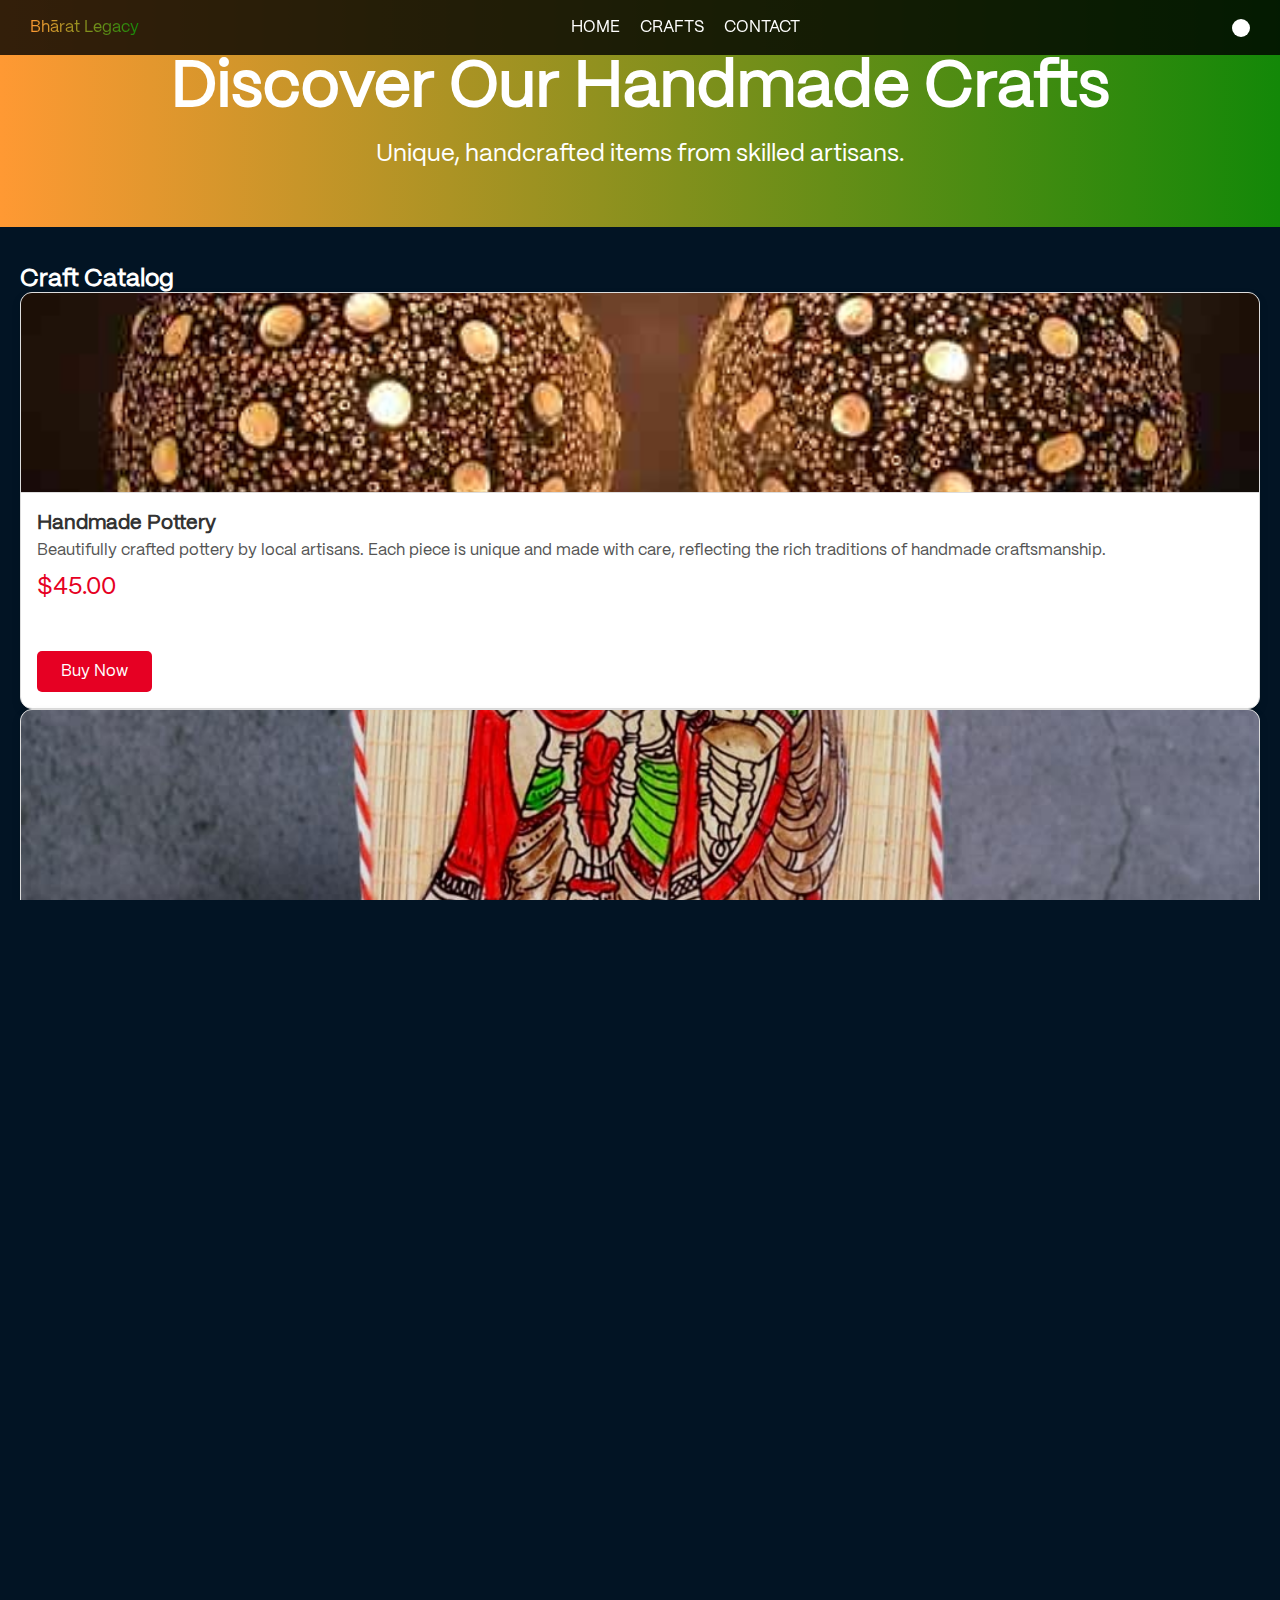
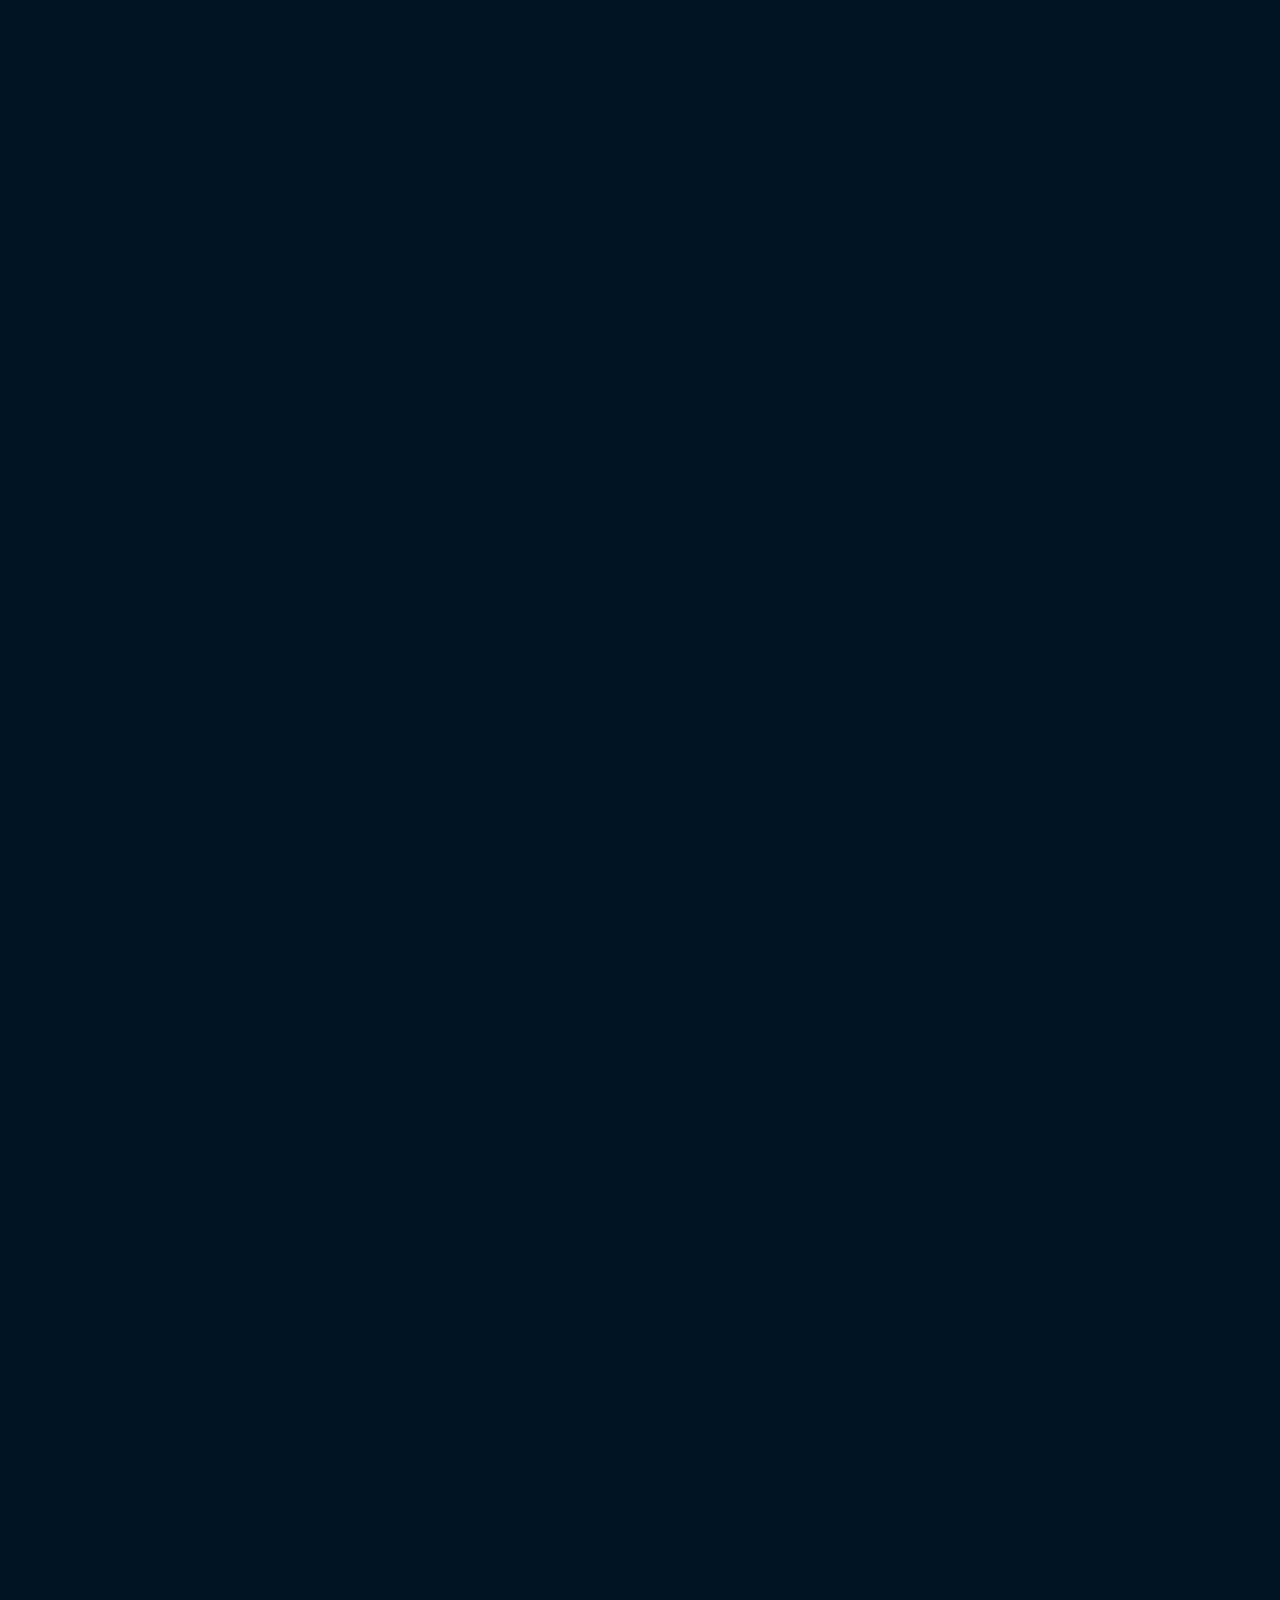
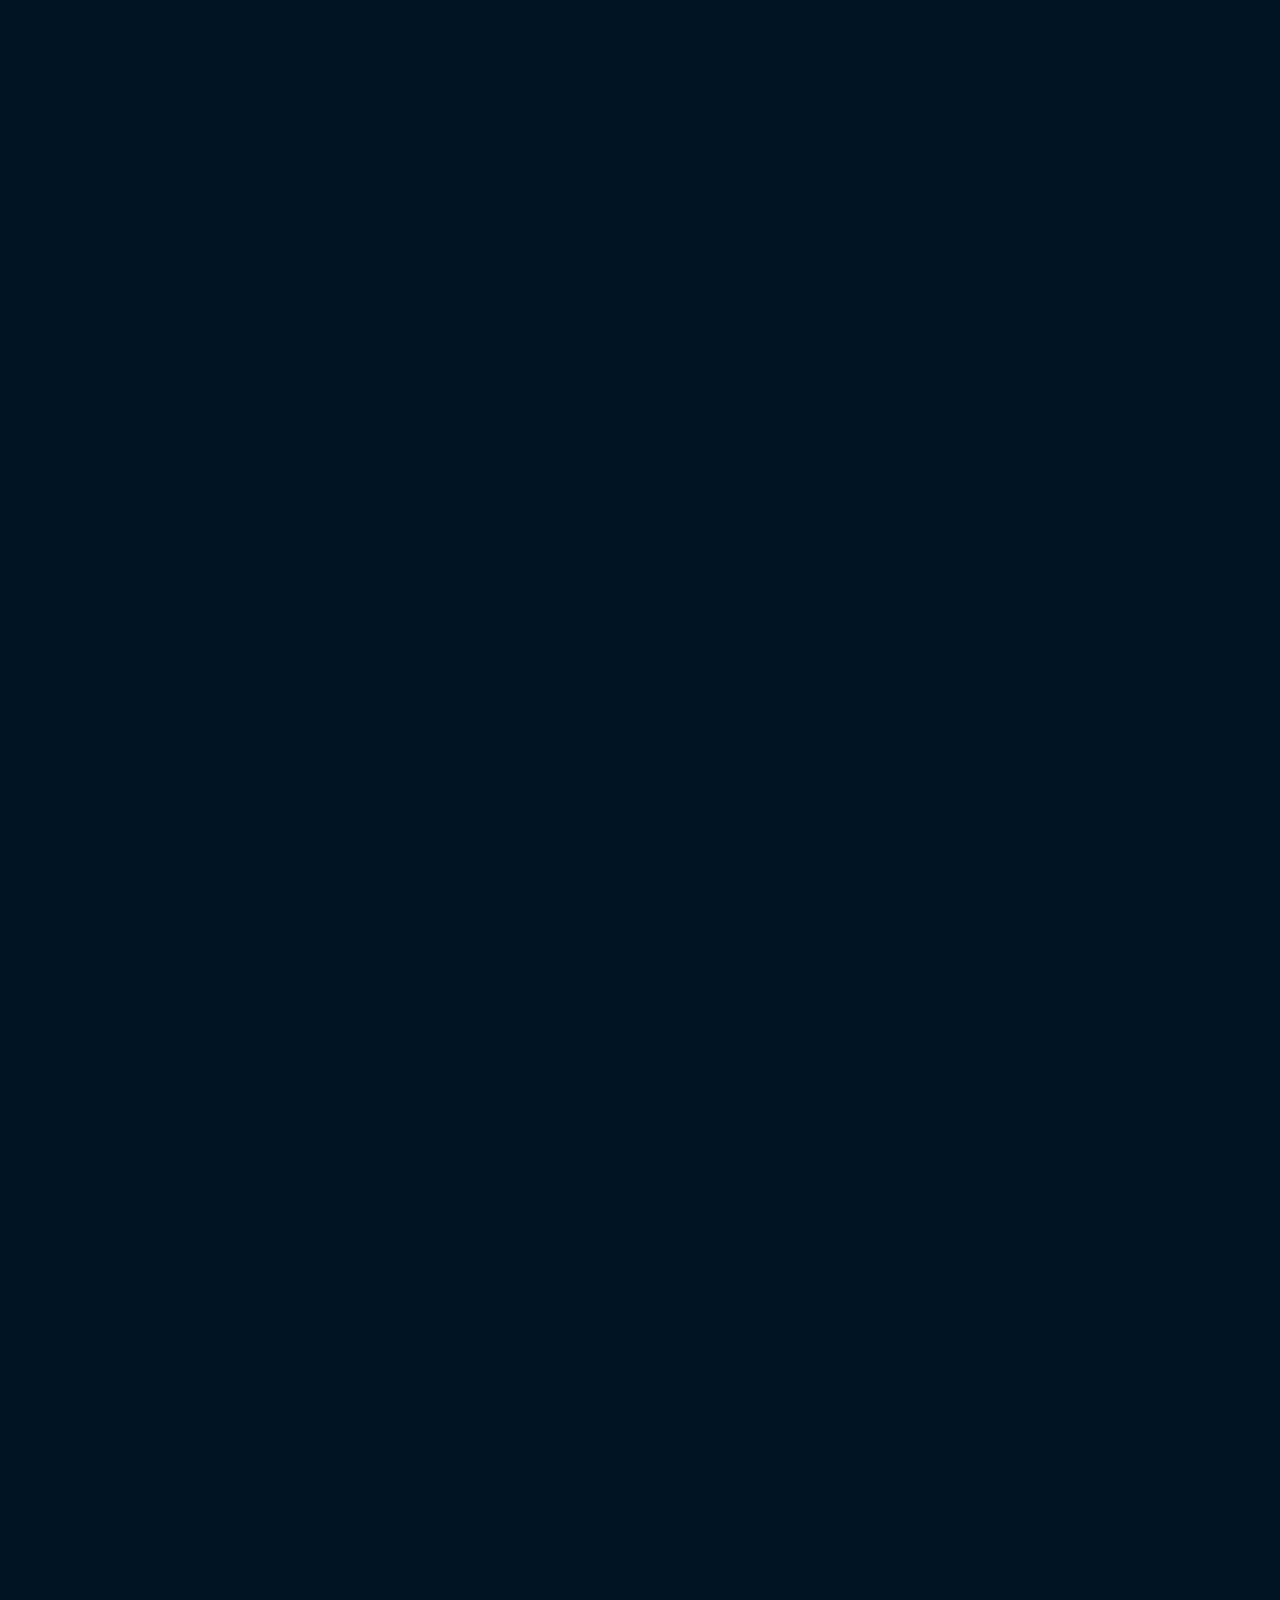
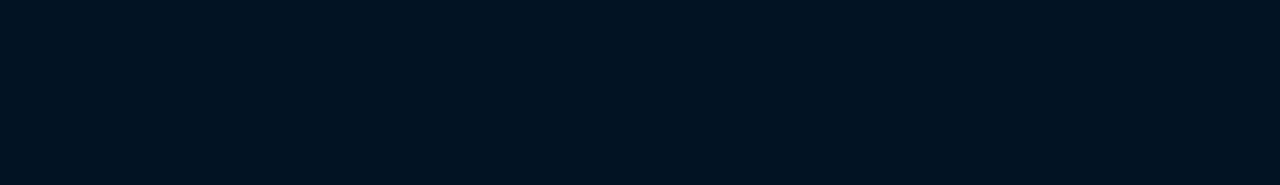
==== craft.html @ fbec94e4 "Updated" ====
<!DOCTYPE html>
<html lang="en">

<head>
    <link rel="preconnect" href="https://fonts.googleapis.com">
    <link rel="preconnect" href="https://fonts.gstatic.com" crossorigin>
    <link href="https://fonts.googleapis.com/css2?family=Kalam:wght@300;400;700&display=swap" rel="stylesheet">
    <meta charset="UTF-8">
    <meta name="viewport" content="width=device-width, initial-scale=1.0">
    <title>Handmade Crafts - Bhārat Legacy</title>
    <link rel="stylesheet" href="https://cdn.jsdelivr.net/npm/locomotive-scroll@3.5.4/dist/locomotive-scroll.css">
    <link rel="stylesheet" href="./styling/craft.css">
    <script src="https://cdn.tailwindcss.com"></script>
</head>

<body>
    <header>
        <div id="nav">
            <a href="./index.html" class="text-3xl font-bold text-gradient">Bhārat Legacy</a>
            <div id="nav-part2">
                <a href="./index.html"><h4>Home</h4></a>
                <a href="./craft.html"><h4>Crafts</h4></a>
                <a href="#contact"><h4>Contact</h4></a>
            </div>
            <div id="nav-part3">
                <div id="circle"></div>
            </div>
        </div>
    </header>
    
    <main class="main">
        <section class="hero bg-gradient-to-r from-yellow-600 via-red-600 to-green-700 text-white text-center py-20">
            <h1 class="text-4xl font-bold">Discover Our Handmade Crafts</h1>
            <p class="text-xl mt-4">Unique, handcrafted items from skilled artisans.</p>
        </section>

        <section class="catalog page1 py-10">
            <div class="container mx-auto px-4">
                <h2 class="text-3xl font-bold text-center mb-8">Craft Catalog</h2>
                <div class="grid grid-cols-1 sm:grid-cols-2 lg:grid-cols-3 gap-8">
                    <!-- Craft Item 1 -->
                    <div class="craft-item bg-white rounded-lg shadow-lg overflow-hidden">
                        <img src="./resources/WhatsApp Image 2024-08-31 at 23.52.57.jpeg" alt="Craft Item 1" class="w-full h-48 object-cover">
                        <div class="p-4">
                            <h3 class="text-xl font-bold mb-2">Handmade Pottery</h3>
                            <p class="text-gray-700 mb-4">Beautifully crafted pottery by local artisans. Each piece is unique and made with care, reflecting the rich traditions of handmade craftsmanship.</p>
                            <div class="flex items-center mb-4">
                                <span class="text-2xl font-bold text-red-600">$45.00</span>
                                <span class="ml-4 text-sm text-gray-500">Free Shipping</span>
                            </div>
                            <div class="flex items-center mb-4">
                                <span class="text-sm text-gray-500 mr-2">Rating:</span>
                                <span class="text-yellow-500 font-bold">★★★★☆</span>
                            </div>
                            <button class="bg-red-600 hover:bg-red-700 text-white py-2 px-4 rounded-md mt-4 w-full">Buy Now</button>
                        </div>
                    </div>
                    
                    
                    <!-- Craft Item 2 -->
                    <div class="craft-item bg-white rounded-lg shadow-lg overflow-hidden">
                        <img src="./resources/bamboo2.jpg" alt="Craft Item 1" class="w-full h-48 object-cover">
                        <div class="p-4">
                            <h3 class="text-xl font-bold mb-2">Handmade Pottery</h3>
                            <p class="text-gray-700 mb-4">Beautifully crafted pottery by local artisans. Each piece is unique and made with care, reflecting the rich traditions of handmade craftsmanship.</p>
                            <div class="flex items-center mb-4">
                                <span class="text-2xl font-bold text-red-600">$45.00</span>
                                <span class="ml-4 text-sm text-gray-500">Free Shipping</span>
                            </div>
                            <div class="flex items-center mb-4">
                                <span class="text-sm text-gray-500 mr-2">Rating:</span>
                                <span class="text-yellow-500 font-bold">★★★★☆</span>
                            </div>
                            <button class="bg-red-600 hover:bg-red-700 text-white py-2 px-4 rounded-md mt-4 w-full">Buy Now</button>
                        </div>
                    </div>
                    <!-- Craft Item 3 -->
                    <div class="craft-item bg-white rounded-lg shadow-lg overflow-hidden">
                        <img src="./resources/bamboo1.webp" alt="Craft Item 1" class="w-full h-48 object-cover">
                        <div class="p-4">
                            <h3 class="text-xl font-bold mb-2">Handmade Pottery</h3>
                            <p class="text-gray-700 mb-4">Beautifully crafted pottery by local artisans. Each piece is unique and made with care, reflecting the rich traditions of handmade craftsmanship.</p>
                            <div class="flex items-center mb-4">
                                <span class="text-2xl font-bold text-red-600">$45.00</span>
                                <span class="ml-4 text-sm text-gray-500">Free Shipping</span>
                            </div>
                            <div class="flex items-center mb-4">
                                <span class="text-sm text-gray-500 mr-2">Rating:</span>
                                <span class="text-yellow-500 font-bold">★★★★☆</span>
                            </div>
                            <button class="bg-red-600 hover:bg-red-700 text-white py-2 px-4 rounded-md mt-4 w-full">Buy Now</button>
                        </div>
                    </div>
                    <!-- Craft Item 4 -->
                    <div class="craft-item bg-white rounded-lg shadow-lg overflow-hidden">
                        <img src="./resources/WhatsApp Image 2024-08-31 at 23.52.58.jpeg" alt="Craft Item 1" class="w-full h-48 object-cover">
                        <div class="p-4">
                            <h3 class="text-xl font-bold mb-2">Handmade Pottery</h3>
                            <p class="text-gray-700 mb-4">Beautifully crafted pottery by local artisans. Each piece is unique and made with care, reflecting the rich traditions of handmade craftsmanship.</p>
                            <div class="flex items-center mb-4">
                                <span class="text-2xl font-bold text-red-600">$45.00</span>
                                <span class="ml-4 text-sm text-gray-500">Free Shipping</span>
                            </div>
                            <div class="flex items-center mb-4">
                                <span class="text-sm text-gray-500 mr-2">Rating:</span>
                                <span class="text-yellow-500 font-bold">★★★★☆</span>
                            </div>
                            <button class="bg-red-600 hover:bg-red-700 text-white py-2 px-4 rounded-md mt-4 w-full">Buy Now</button>
                        </div>
                    </div>
                    <!-- Craft Item 5 -->
                    <div class="craft-item bg-white rounded-lg shadow-lg overflow-hidden">
                        <img src="./resources/WhatsApp Image 2024-09-01 at 00.41.58.jpeg" alt="Craft Item 1" class="w-full h-48 object-cover">
                        <div class="p-4">
                            <h3 class="text-xl font-bold mb-2">Handmade Pottery</h3>
                            <p class="text-gray-700 mb-4">Beautifully crafted pottery by local artisans. Each piece is unique and made with care, reflecting the rich traditions of handmade craftsmanship.</p>
                            <div class="flex items-center mb-4">
                                <span class="text-2xl font-bold text-red-600">$45.00</span>
                                <span class="ml-4 text-sm text-gray-500">Free Shipping</span>
                            </div>
                            <div class="flex items-center mb-4">
                                <span class="text-sm text-gray-500 mr-2">Rating:</span>
                                <span class="text-yellow-500 font-bold">★★★★☆</span>
                            </div>
                            <button class="bg-red-600 hover:bg-red-700 text-white py-2 px-4 rounded-md mt-4 w-full">Buy Now</button>
                        </div>
                    </div>
                    <!-- Craft Item 6 -->
                    <div class="craft-item bg-white rounded-lg shadow-lg overflow-hidden">
                        <img src="./resources/WhatsApp Image 2024-09-01 at 00.41.59.jpeg" alt="Craft Item 1" class="w-full h-48 object-cover">
                        <div class="p-4">
                            <h3 class="text-xl font-bold mb-2">Handmade Pottery</h3>
                            <p class="text-gray-700 mb-4">Beautifully crafted pottery by local artisans. Each piece is unique and made with care, reflecting the rich traditions of handmade craftsmanship.</p>
                            <div class="flex items-center mb-4">
                                <span class="text-2xl font-bold text-red-600">$45.00</span>
                                <span class="ml-4 text-sm text-gray-500">Free Shipping</span>
                            </div>
                            <div class="flex items-center mb-4">
                                <span class="text-sm text-gray-500 mr-2">Rating:</span>
                                <span class="text-yellow-500 font-bold">★★★★☆</span>
                            </div>
                            <button class="bg-red-600 hover:bg-red-700 text-white py-2 px-4 rounded-md mt-4 w-full">Buy Now</button>
                        </div>
                    </div>
                    <!-- Craft Item 7 -->
                    <div class="craft-item bg-white rounded-lg shadow-lg overflow-hidden">
                        <img src="./resources/WhatsApp Image 2024-09-01 at 00.42.00 (1).jpeg" alt="Craft Item 1" class="w-full h-48 object-cover">
                        <div class="p-4">
                            <h3 class="text-xl font-bold mb-2">Handmade Pottery</h3>
                            <p class="text-gray-700 mb-4">Beautifully crafted pottery by local artisans. Each piece is unique and made with care, reflecting the rich traditions of handmade craftsmanship.</p>
                            <div class="flex items-center mb-4">
                                <span class="text-2xl font-bold text-red-600">$45.00</span>
                                <span class="ml-4 text-sm text-gray-500">Free Shipping</span>
                            </div>
                            <div class="flex items-center mb-4">
                                <span class="text-sm text-gray-500 mr-2">Rating:</span>
                                <span class="text-yellow-500 font-bold">★★★★☆</span>
                            </div>
                            <button class="bg-red-600 hover:bg-red-700 text-white py-2 px-4 rounded-md mt-4 w-full">Buy Now</button>
                        </div>
                    </div>
                    <!-- Craft Item 8 -->
                    <div class="craft-item bg-white rounded-lg shadow-lg overflow-hidden">
                        <img src="./resources/WhatsApp Image 2024-09-01 at 00.42.00.jpeg" alt="Craft Item 1" class="w-full h-48 object-cover">
                        <div class="p-4">
                            <h3 class="text-xl font-bold mb-2">Handmade Pottery</h3>
                            <p class="text-gray-700 mb-4">Beautifully crafted pottery by local artisans. Each piece is unique and made with care, reflecting the rich traditions of handmade craftsmanship.</p>
                            <div class="flex items-center mb-4">
                                <span class="text-2xl font-bold text-red-600">$45.00</span>
                                <span class="ml-4 text-sm text-gray-500">Free Shipping</span>
                            </div>
                            <div class="flex items-center mb-4">
                                <span class="text-sm text-gray-500 mr-2">Rating:</span>
                                <span class="text-yellow-500 font-bold">★★★★☆</span>
                            </div>
                            <button class="bg-red-600 hover:bg-red-700 text-white py-2 px-4 rounded-md mt-4 w-full">Buy Now</button>
                        </div>
                    </div>
                    <!-- Craft Item 9 -->
                    <div class="craft-item bg-white rounded-lg shadow-lg overflow-hidden">
                        <img src="./resources/WhatsApp Image 2024-09-01 at 00.48.16 (1).jpeg" alt="Craft Item 1" class="w-full h-48 object-cover">
                        <div class="p-4">
                            <h3 class="text-xl font-bold mb-2">Handmade Pottery</h3>
                            <p class="text-gray-700 mb-4">Beautifully crafted pottery by local artisans. Each piece is unique and made with care, reflecting the rich traditions of handmade craftsmanship.</p>
                            <div class="flex items-center mb-4">
                                <span class="text-2xl font-bold text-red-600">$45.00</span>
                                <span class="ml-4 text-sm text-gray-500">Free Shipping</span>
                            </div>
                            <div class="flex items-center mb-4">
                                <span class="text-sm text-gray-500 mr-2">Rating:</span>
                                <span class="text-yellow-500 font-bold">★★★★☆</span>
                            </div>
                            <button class="bg-red-600 hover:bg-red-700 text-white py-2 px-4 rounded-md mt-4 w-full">Buy Now</button>
                        </div>
                    </div>

                </div>
            </div>
        </section>

        <footer>
            <div class="container mx-auto px-4">
                <div class="footer-content">
                    <!-- Left Section: Interactive Map -->
                    <div class="section flex flex-col space-y-4">
                        <h3 class="text-2xl font-bold">Explore India's Heritage</h3>
                        <p class="text-sm">Click on a state to discover its culture.</p>
                        <div class="map-container relative w-full h-48 bg-gray-800 rounded-md overflow-hidden">
                            <img src="https://images.unsplash.com/photo-1675855547764-2b29a996824f?q=80&w=2874&auto=format&fit=crop&ixlib=rb-4.0.3&ixid=M3wxMjA3fDB8MHxwaG90by1wYWdlfHx8fGVufDB8fHx8fA%3D%3D" alt="Interactive Map of India" class="w-full h-full object-cover">
                            <div class="map-hover-info opacity-0">
                                <p class="text-lg font-bold">Hover over a state!</p>
                            </div>
                        </div>
                    </div>
        
                    <!-- Middle Section: Newsletter Subscription -->
                    <div class="section flex flex-col space-y-4">
                        <h3 class="text-2xl font-bold">Stay Updated</h3>
                        <p class="text-sm">Subscribe to our newsletter for cultural insights.</p>
                        <form action="#" class="flex flex-col space-y-2">
                            <input type="email" class="p-3 rounded-md text-gray-700" placeholder="Your email">
                            <button type="submit" class="bg-red-600 hover:bg-red-700 px-4 py-2 rounded-md">Subscribe</button>
                        </form>
                    </div>
        
                    <!-- Right Section: Quick Links & Social Media -->
                    <div class="section flex flex-col space-y-4">
                        <h3 class="text-2xl font-bold">Quick Links</h3>
                        <ul class="space-y-2">
                            <li><a href="#" class="hover:underline">Home</a></li>
                            <li><a href="#" class="hover:underline">Explore</a></li>
                            <li><a href="#" class="hover:underline">Festivals</a></li>
                            <li><a href="#" class="hover:underline">Contact</a></li>
                        </ul>
                        <div class="flex space-x-4 mt-4">
                            <a href="#" class="text-2xl hover:text-yellow-500 transition duration-300"><i class="fab fa-facebook-f"></i></a>
                            <a href="#" class="text-2xl hover:text-red-500 transition duration-300"><i class="fab fa-instagram"></i></a>
                            <a href="#" class="text-2xl hover:text-blue-500 transition duration-300"><i class="fab fa-twitter"></i></a>
                        </div>
                    </div>
                </div>
        
                <!-- Footer Bottom -->
                <div class="text-center mt-8 text-xs text-gray-200">
                    <p>&copy; 2024 Bhārat Legacy. All rights reserved. | Designed with <span class="text-red-500">&hearts;</span></p>
                </div>
            </div>
        </footer>
    </main>

    <script src="https://cdn.jsdelivr.net/npm/locomotive-scroll@3.5.4/dist/locomotive-scroll.js"></script>
    <script src="https://cdnjs.cloudflare.com/ajax/libs/gsap/3.12.2/gsap.min.js" integrity="sha512-16esztaSRplJROstbIIdwX3N97V1+pZvV33ABoG1H2OyTttBxEGkTsoIVsiP1iaTtM8b3+hu2kB6pQ4Clr5yug==" crossorigin="anonymous" referrerpolicy="no-referrer"></script>
    <script src="https://cdnjs.cloudflare.com/ajax/libs/gsap/3.12.2/ScrollTrigger.min.js" integrity="sha512-Ic9xkERjyZ1xgJ5svx3y0u3xrvfT/uPkV99LBwe68xjy/mGtO+4eURHZBW2xW4SZbFrF1Tf090XqB+EVgXnVjw==" crossorigin="anonymous" referrerpolicy="no-referrer"></script>
    <!-- <script src="script.js"></script> -->
     <script src="./Scripts/craft.js"></script>
</body>

</html>
---- styling/craft.css ----
@font-face {
    font-family: 'PP mori';
    src: url(./ppmori.ttf);
}

* {
    margin: 0;
    padding: 0;
    box-sizing: border-box;
    font-family: 'PP mori', sans-serif;
    color: #fff;
}

html, body {
    height: 100%;
    width: 100%;
    overflow-x: hidden; /* Prevent horizontal scroll */
}

body {
    background-color: #021424;
}

.text-gradient {
    background: linear-gradient(to right, #FF9933, #138808);
    -webkit-background-clip: text;
    -webkit-text-fill-color: transparent;
    background-clip: text;
    text-fill-color: transparent;
}

.text-gradient2 {
    background: linear-gradient(to right, #FF9933, #FFB84D, #FFFFFF, #138808);
    -webkit-background-clip: text;
    -webkit-text-fill-color: transparent;
    background-clip: text;
    text-fill-color: transparent;
}

.background-gradient {
    background: linear-gradient(135deg, #E57373, #F06292, #BA68C8, #64B5F6, #4DB6AC);
    padding: 10px;
    border-radius: 50px;
    text-align: center;
    max-width: 500px;
    margin: 0 auto;
    box-shadow: 0 4px 8px rgba(0, 0, 0, 0.2);
    font-size: 3vw;
    color: #333;
}

.kalam-bold {
    font-family: 'Kalam', cursive;
    font-weight: 700;
}

#purple {
    height: 100vh;
    width: 100vw;
    top: 0;
    position: fixed;
    z-index: 100;
    background-color: #EDBFFF;
    opacity: 0;
    display: none;
    transition: opacity 1s ease;
}

.cursor {
    height: 20px;
    width: 20px;
    border-radius: 50%;
    position: fixed;
    background: linear-gradient(135deg, #FF9933, #FFB84D 25%, #FFFFFF 40%, #128807 75%, #000080);
    z-index: 8;
    transition: background-image 0.5s ease, width 0.3s ease, height 0.3s ease, border-radius 0.3s ease;
    background-position: center;
    background-size: cover;
    mix-blend-mode: difference;
}

.main {
    background-color: #021424;
    cursor: none;
}

.page1 {
    min-height: 100vh;
    width: 100%;
    position: relative;
    z-index: 9;
    padding-top: 12vw;
}

#nav {
    height: 55px;
    width: 100%;
    display: flex;
    align-items: center;
    justify-content: space-between;
    padding: 0 30px;
    position: fixed;
    top: 0;
    left: 0;
    background: rgba(0, 0, 0, 0.8);
    z-index: 102;
}

#nav img {
    height: 27px;
}

#nav-part2 {
    display: flex;
    align-items: center;
    justify-content: center;
    gap: 20px;
}

#nav #circle {
    height: 18px;
    width: 18px;
    border-radius: 50%;
    background-color: #fff;
}

#nav h4 {
    font-size: 16px;
    font-weight: 500;
    text-transform: uppercase;
    position: relative;
    transition: color 0.3s ease;
}

#nav a {
    position: relative;
    text-decoration: none;
    color: white;
    transition: color 0.3s ease;
}

#nav a::before {
    content: "";
    position: absolute;
    width: 0;
    height: 2px;
    bottom: -2px;
    left: 0;
    background-color: white;
    visibility: hidden;
    transition: all 0.3s ease-in-out;
}

#nav a:hover::before {
    visibility: visible;
    width: 100%;
}

#nav a:hover {
    color: #ff9933;
}

#nav a:active {
    transform: scale(0.95);
    transition: transform 0.2s ease;
}

.hero {
    background: linear-gradient(to right, #FF9933, #138808), url('https://via.placeholder.com/1200x600') no-repeat center center/cover;
    color: white;
    text-align: center;
    padding: 60px 20px;
    position: relative;
    padding-top: 55px;
    min-height: 10vh;
    background-color: #021424;
    z-index: 1;
}

.hero h1 {
    font-size: 4rem;
    font-weight: 700;
    margin-bottom: 20px;
}

.hero p {
    font-size: 1.5rem;
    font-weight: 400;
}

.catalog {
    padding: 40px 20px;
}

.catalog .craft-item {
    background: white;
    border-radius: 12px;
    overflow: hidden;
    box-shadow: 0 4px 10px rgba(0, 0, 0, 0.1);
    transition: transform 0.3s, box-shadow 0.3s;
}

.catalog .craft-item img {
    width: 100%;
    height: 200px;
    object-fit: cover;
    transition: transform 0.3s;
}

.catalog .craft-item:hover {
    transform: scale(1.05);
    box-shadow: 0 8px 16px rgba(0, 0, 0, 0.2);
}

.catalog .craft-item:hover img {
    transform: scale(1.1);
}

.catalog .p-4 {
    padding: 20px;
}

/* Craft Item Container */
.craft-item {
    border: 1px solid #ddd;
    border-radius: 8px;
    overflow: hidden;
    transition: transform 0.3s ease, box-shadow 0.3s ease;
    background-color: #fff;
}

/* Hover effect for the craft item */
.craft-item:hover {
    transform: translateY(-5px);
    box-shadow: 0 8px 16px rgba(0, 0, 0, 0.2);
}

/* Image */
.craft-item img {
    width: 100%;
    height: 200px;
    object-fit: cover;
    border-bottom: 1px solid #ddd;
}

/* Content Container */
.craft-item .p-4 {
    padding: 16px;
}

/* Title */
.craft-item h3 {
    color: #333;
    font-size: 1.25rem;
    margin-bottom: 0.5rem;
}

/* Description */
.craft-item p {
    color: #555;
    margin-bottom: 1rem;
    font-size: 1rem;
}

/* Price and Shipping */
.craft-item .flex.items-center.mb-4 {
    align-items: center;
    margin-bottom: 1rem;
}

.craft-item .text-2xl.font-bold.text-red-600 {
    font-size: 1.5rem;
    color: #e60023;
    margin-right: 0.5rem;
}

.craft-item .text-sm.text-gray-500 {
    font-size: 0.875rem;
}

/* Rating */
.craft-item .flex.items-center.mb-4 span {
    display: inline-block;
}

.craft-item .text-yellow-500 {
    font-size: 1rem;
}

/* Button */
.craft-item button {
    background-color: #e60023;
    color: #fff;
    font-size: 1rem;
    padding: 0.75rem 1.5rem;
    border: none;
    border-radius: 5px;
    transition: background-color 0.3s ease;
}

.craft-item button:hover {
    background-color: #c70039;
}

/* Responsive Adjustments */
@media (max-width: 768px) {
    .craft-item {
        margin: 0.5rem;
    }

    .craft-item img {
        height: 150px;
    }
}

footer {
    background: linear-gradient(to right, #FF9933, #FFFFFF, #138808, #000080);
    color: white;
    padding: 4rem 2rem;
    position: relative;
    min-height: 100vh;
    clear: both;
    width: 100%;
}

.footer-content {
    display: flex;
    flex-direction: column;
    gap: 2rem;
}

.footer-content .section {
    flex: 1;
}

.map-container {
    position: relative;
    width: 100%;
    height: 300px;
}

.map-hover-info {
    position: absolute;
    top: 50%;
    left: 50%;
    transform: translate(-50%, -50%);
    width: 80%;
    height: 80%;
    display: flex;
    align-items: center;
    justify-content: center;
    background: rgba(0, 0, 0, 0.6);
    color: white;
    text-align: center;
    opacity: 0;
    transition: opacity 0.3s ease;
    border-radius: 12px;
    padding: 20px;
}

.map-container:hover .map-hover-info {
    opacity: 1;
}

form input,
form button {
    width: 100%;
}

form button {
    max-width: 150px;
}

@media (max-width: 768px) {
    .map-container {
        height: 200px;
    }
}
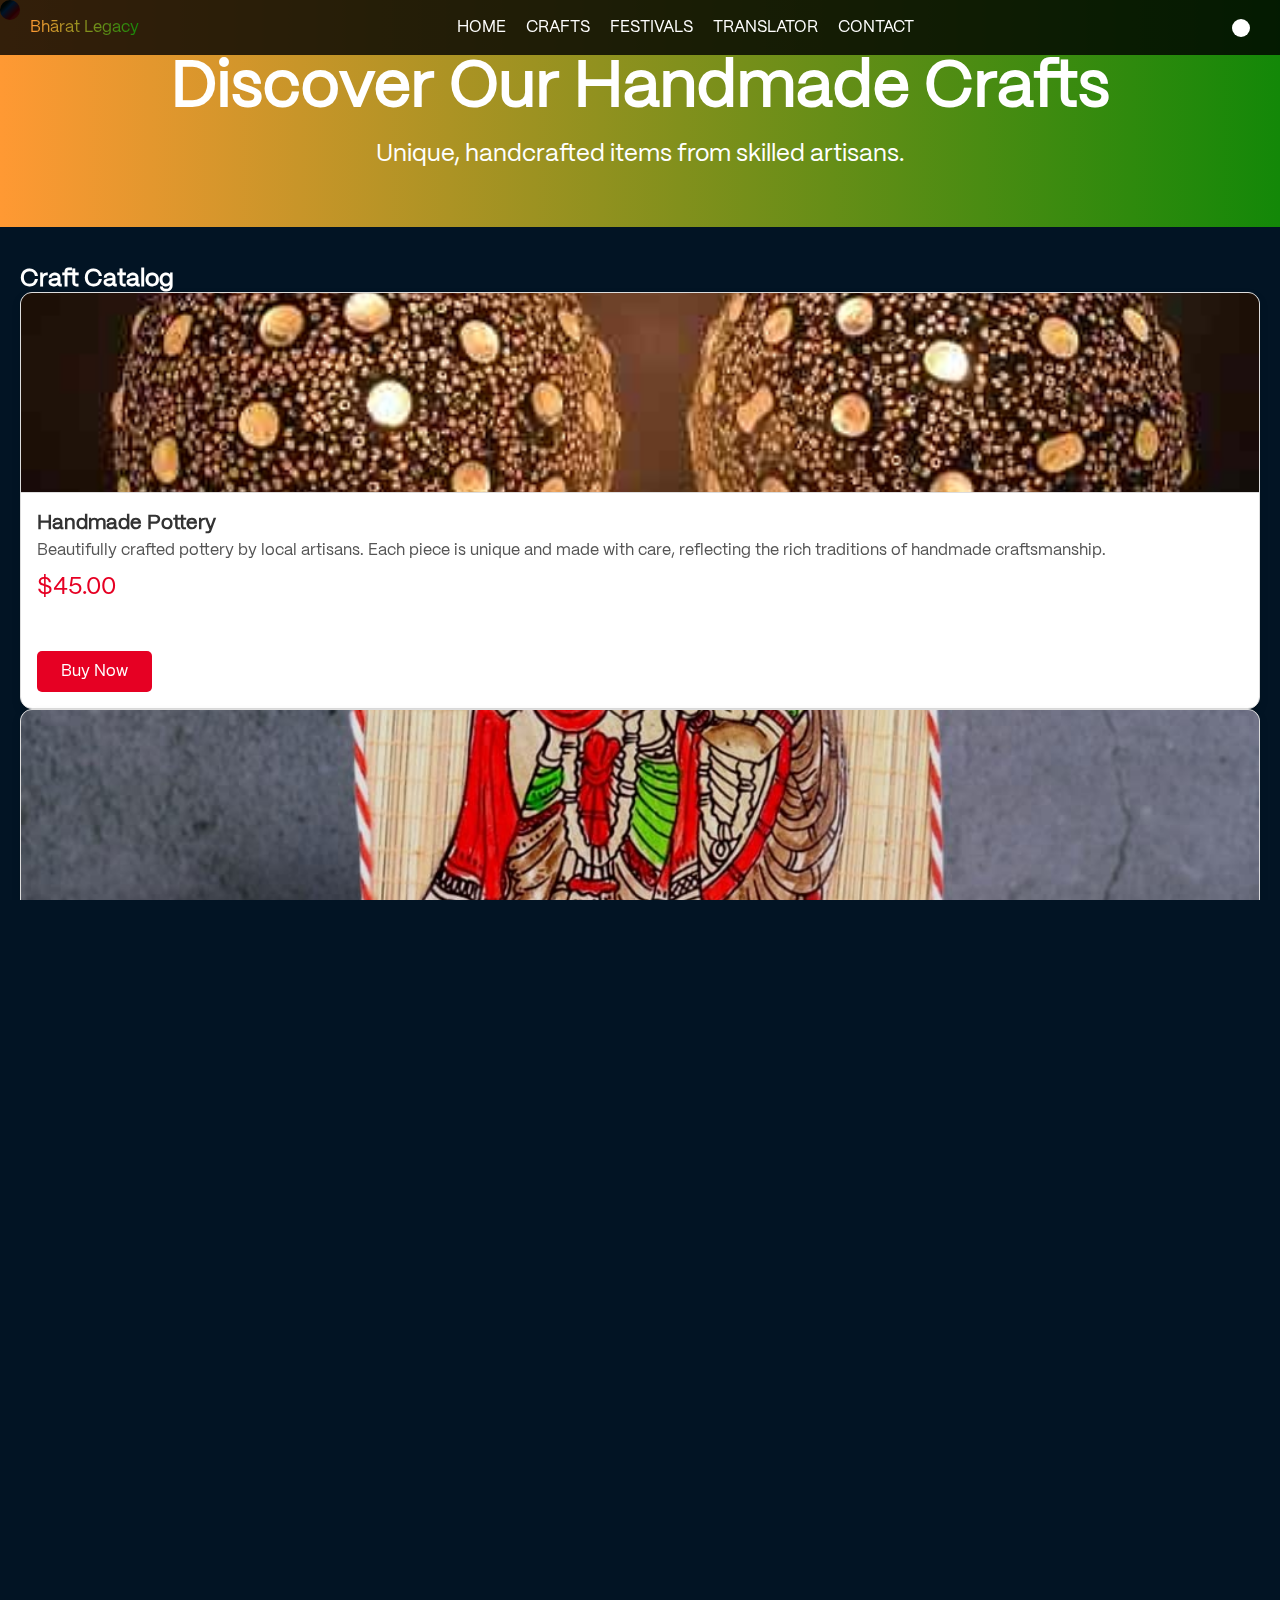
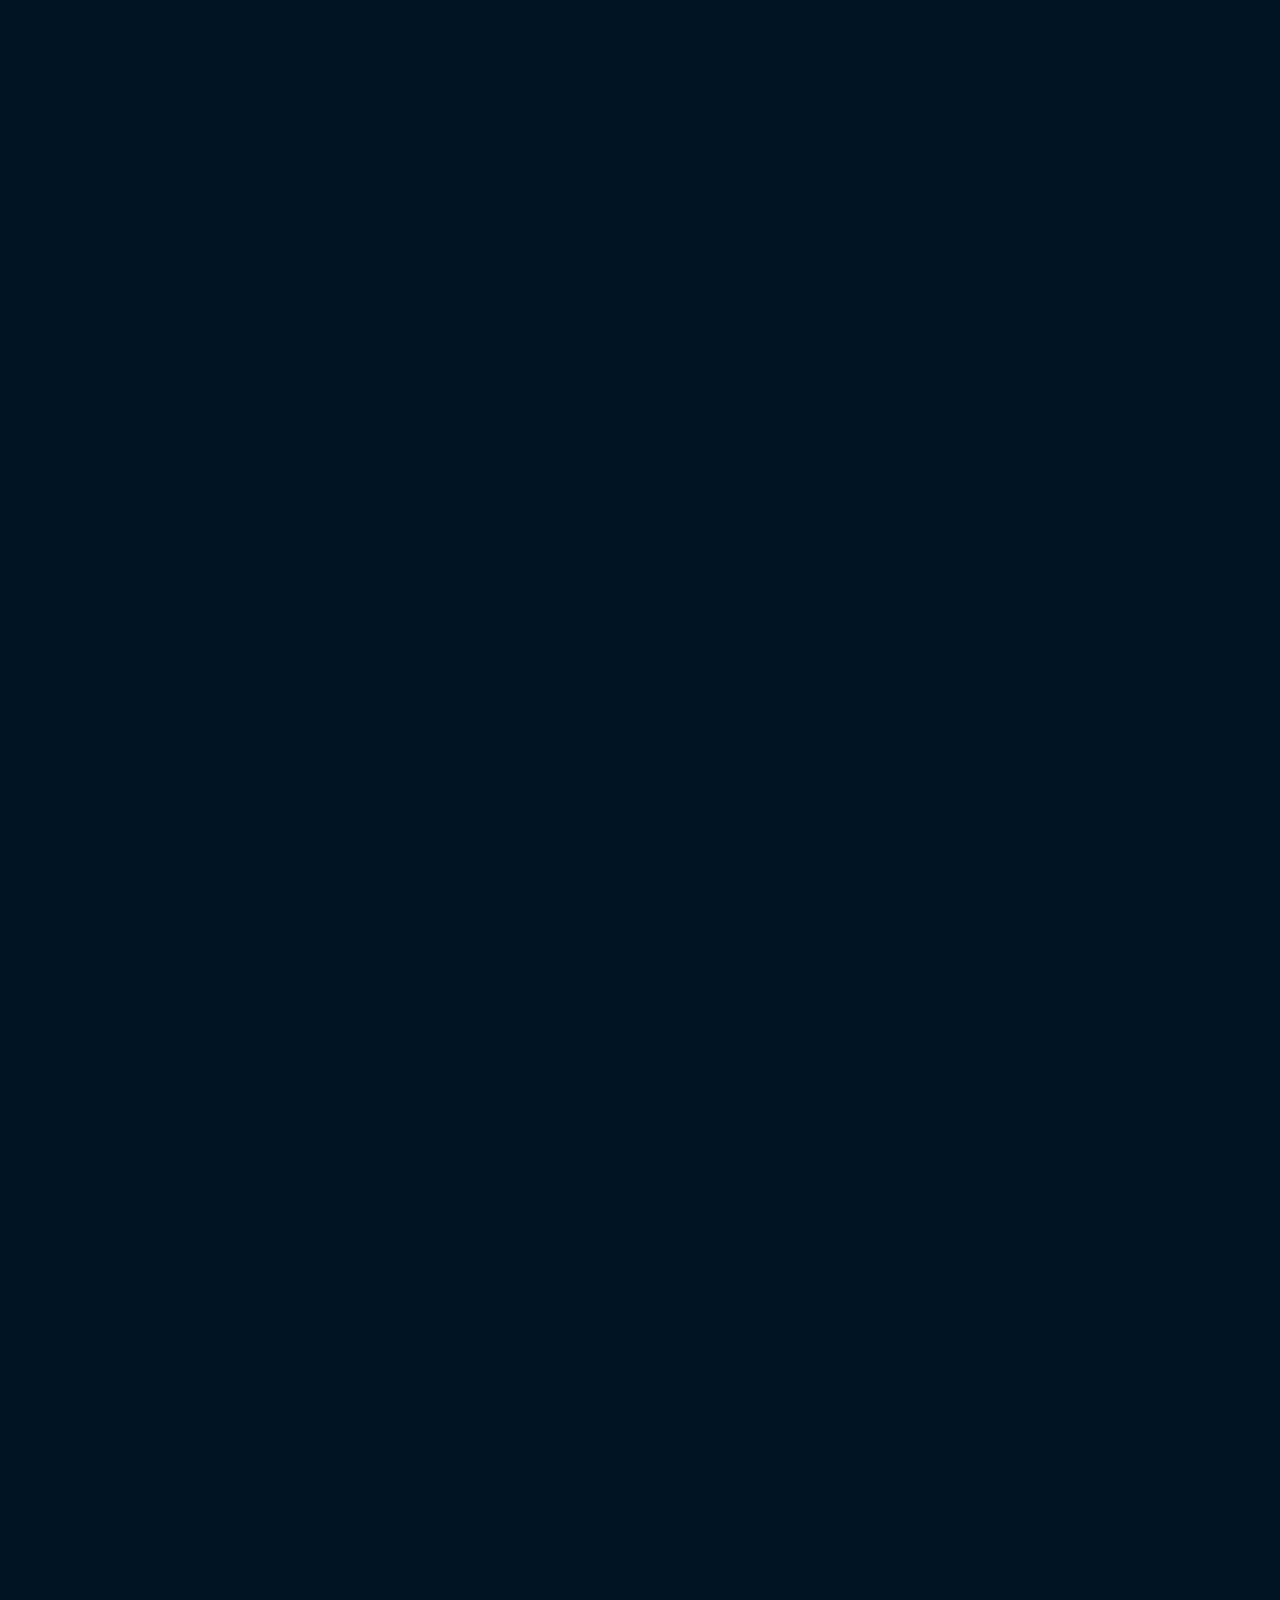
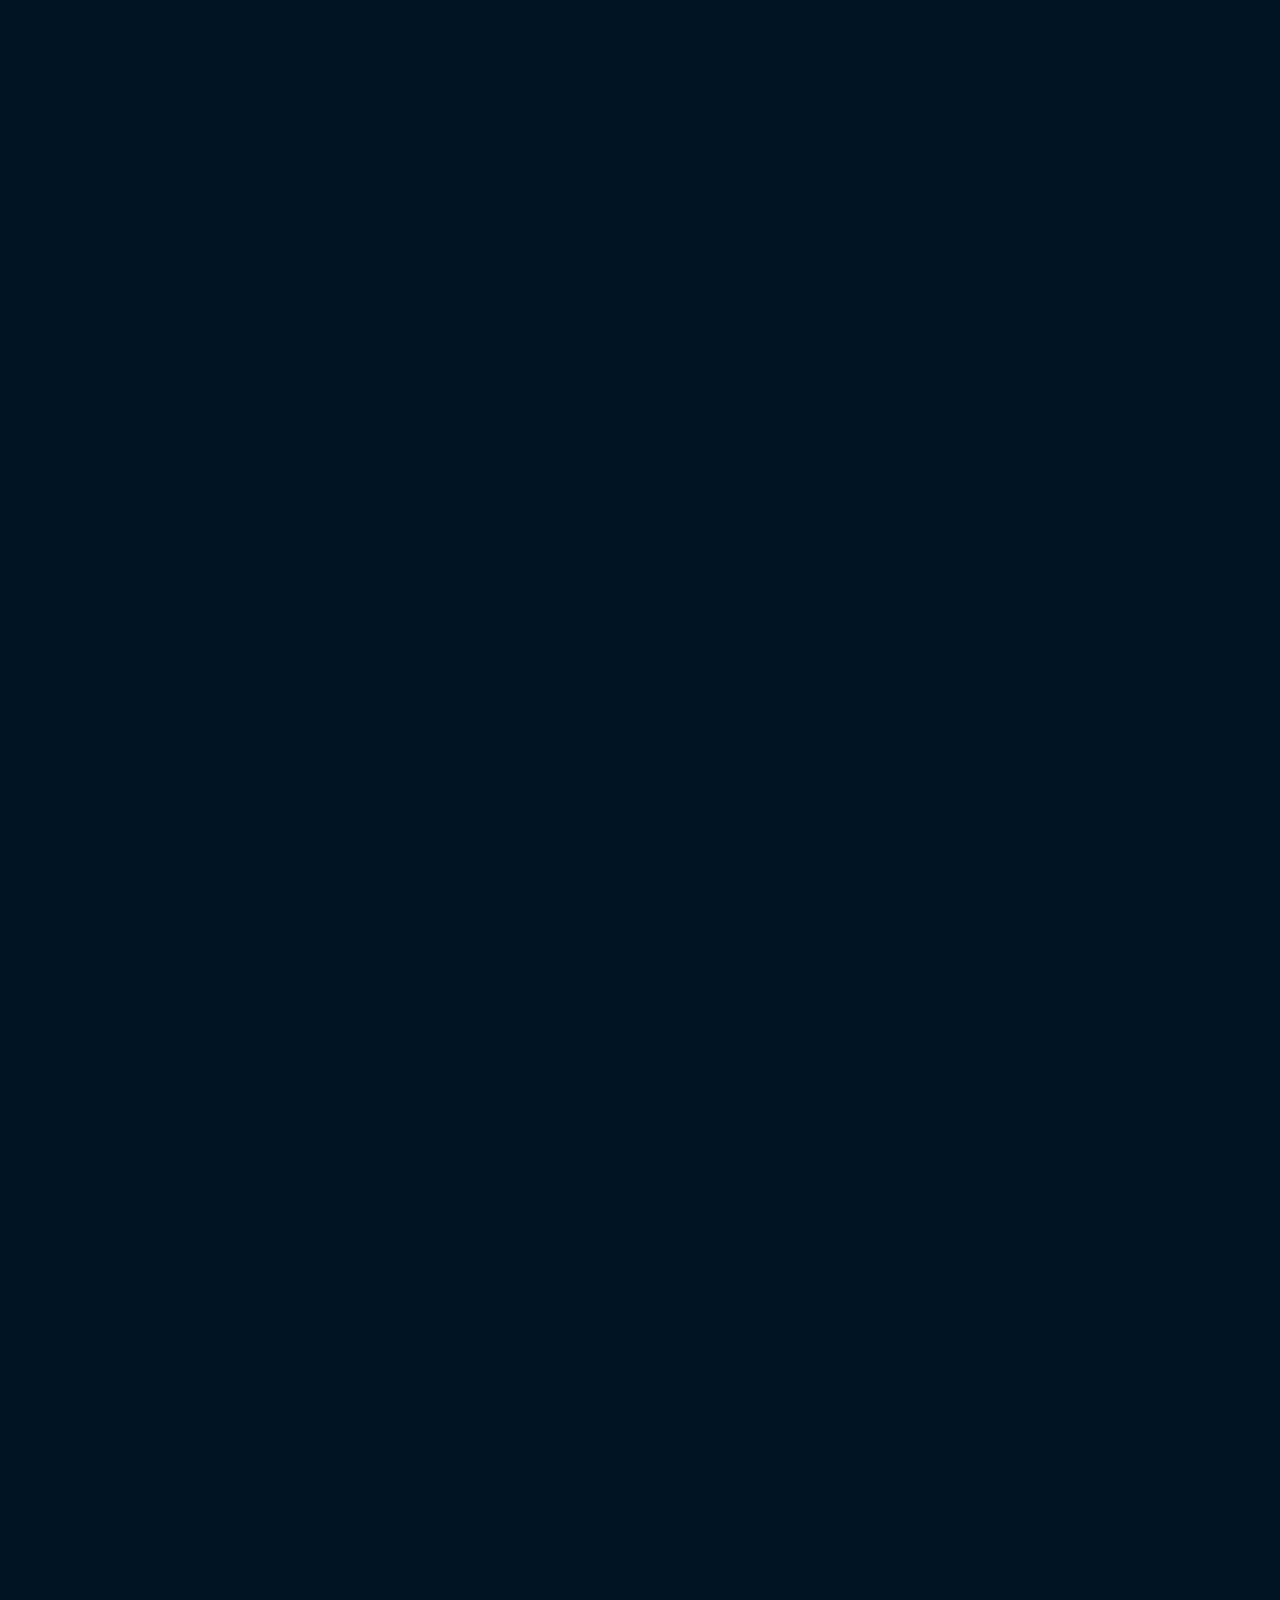
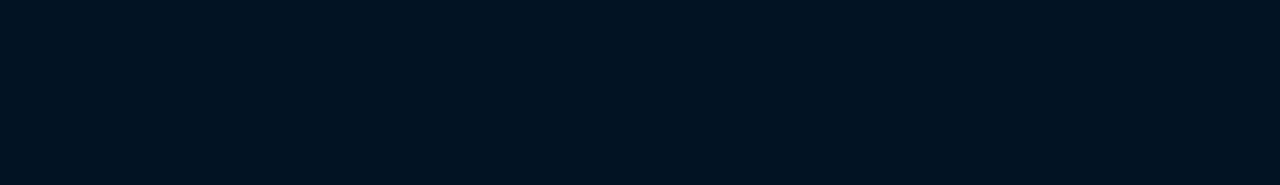
==== commit 866ee425: "Updated CSS for a more modern and cultural aesthetic" ====
--- a/craft.html
+++ b/craft.html
@@ -14,12 +14,17 @@
 </head>
 
 <body>
+    <div class="cursor">
+
+    </div>
     <header>
         <div id="nav">
             <a href="./index.html" class="text-3xl font-bold text-gradient">Bhārat Legacy</a>
             <div id="nav-part2">
                 <a href="./index.html"><h4>Home</h4></a>
                 <a href="./craft.html"><h4>Crafts</h4></a>
+                <a href="./fest.html"><h4>Festivals</h4></a>
+                <a href="./trans.html"><h4>Translator</h4></a>
                 <a href="#contact"><h4>Contact</h4></a>
             </div>
             <div id="nav-part3">
@@ -30,7 +35,7 @@
     
     <main class="main">
         <section class="hero bg-gradient-to-r from-yellow-600 via-red-600 to-green-700 text-white text-center py-20">
-            <h1 class="text-4xl font-bold">Discover Our Handmade Crafts</h1>
+            <h1 class="text-4xl font-bold">Discover Our <span class="background-gradient2">Handmade</span> Crafts</h1>
             <p class="text-xl mt-4">Unique, handcrafted items from skilled artisans.</p>
         </section>
 
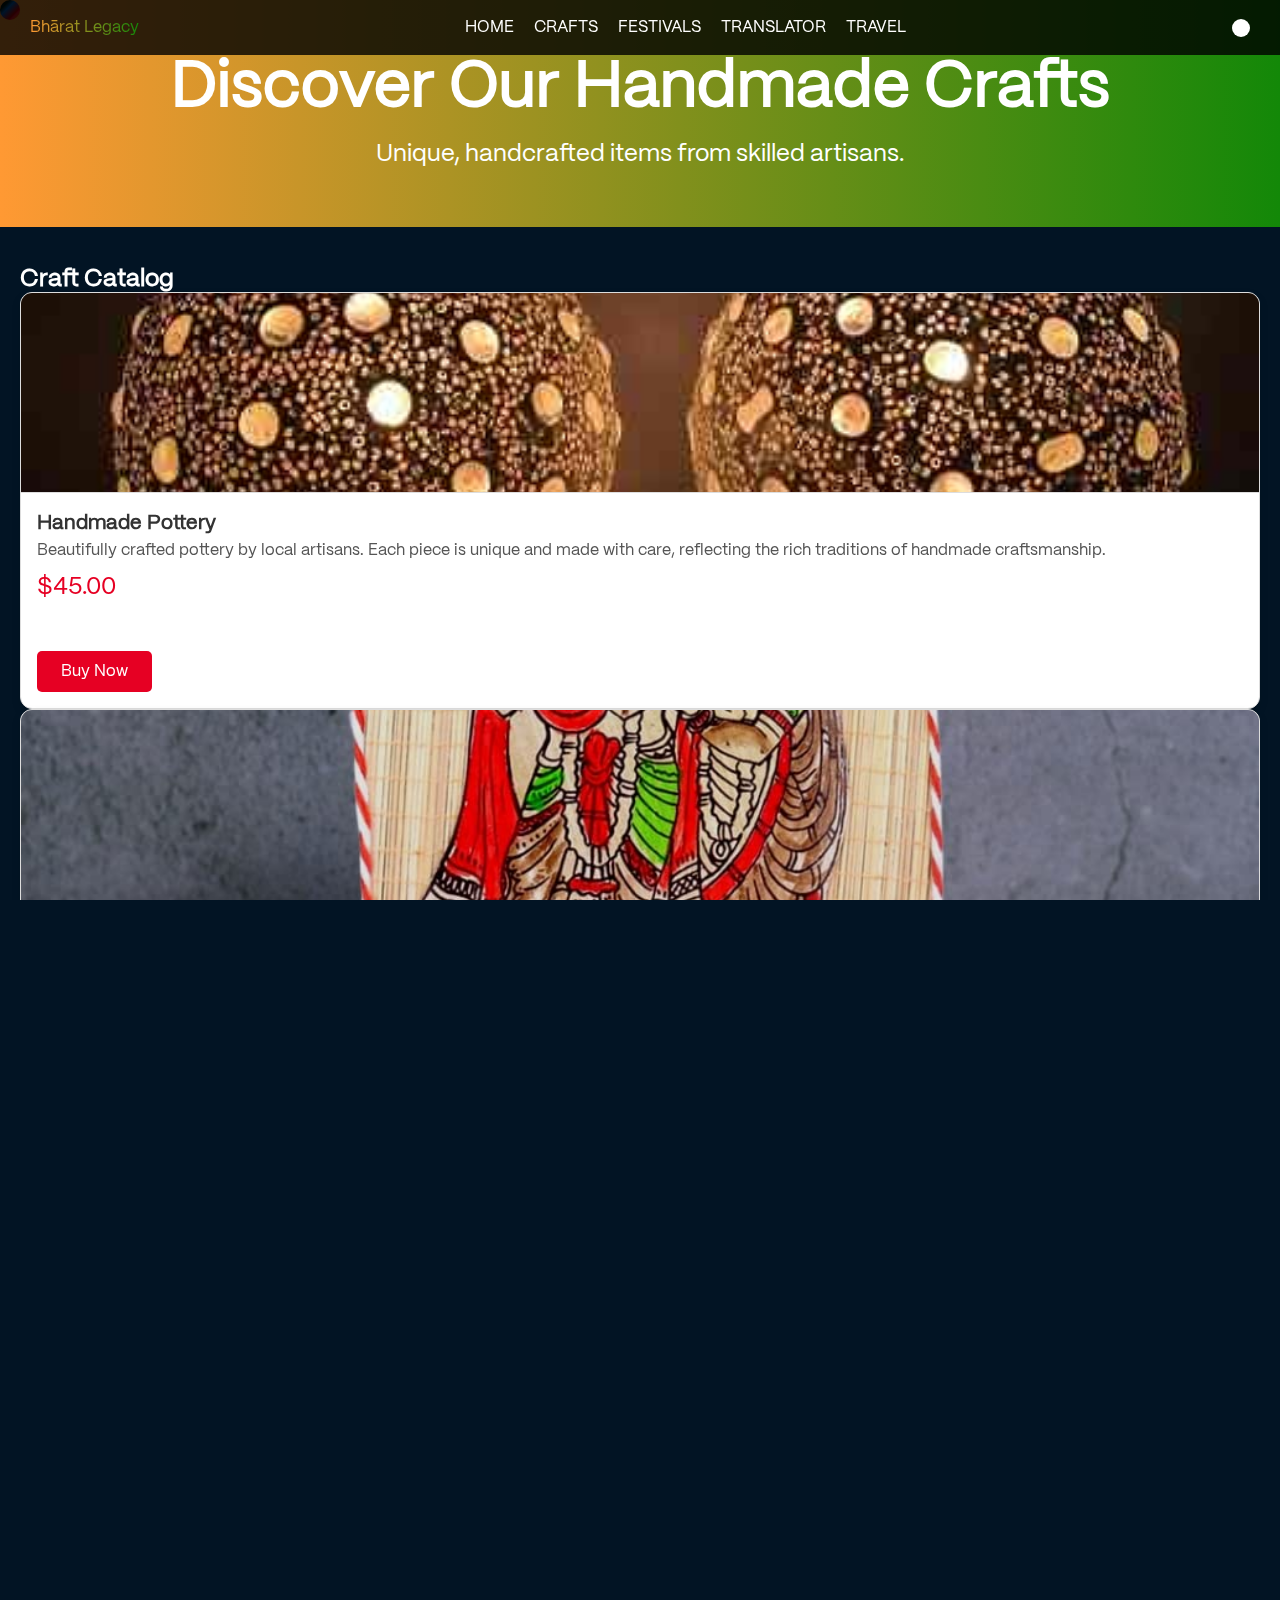
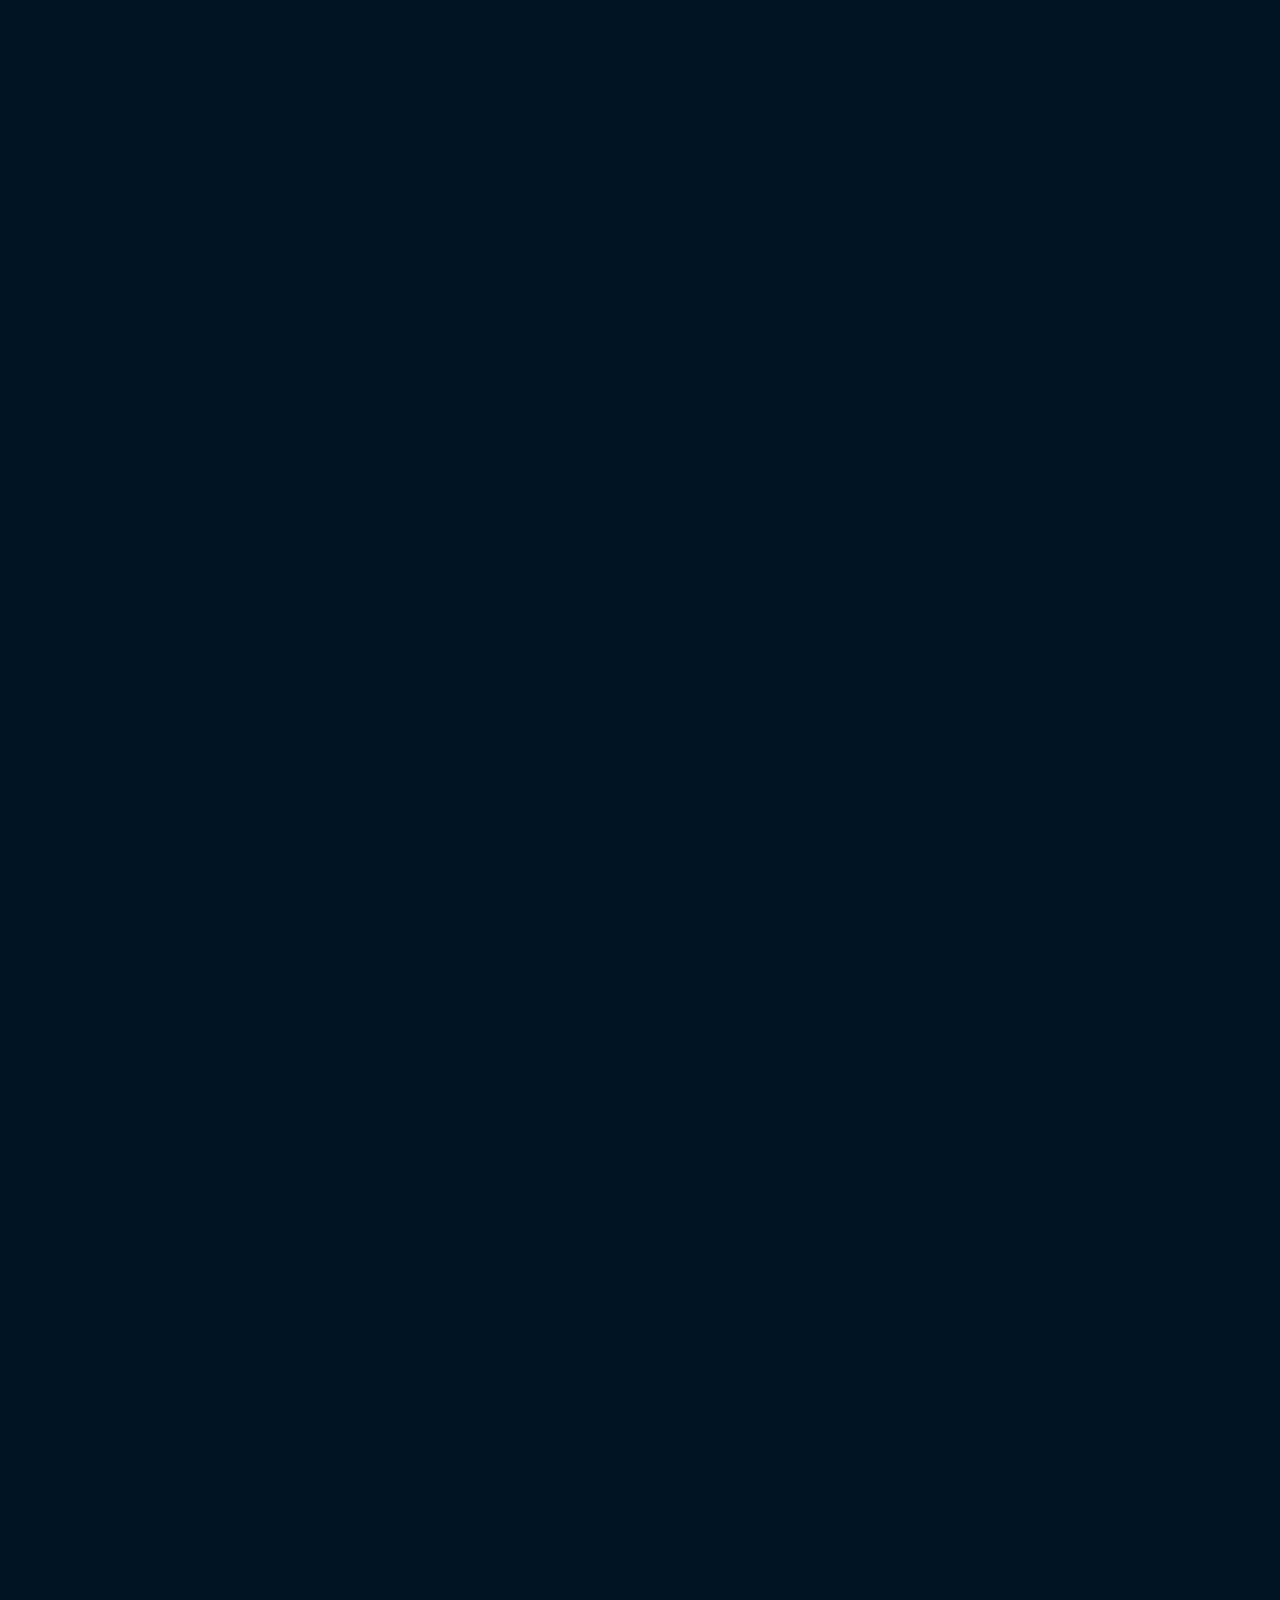
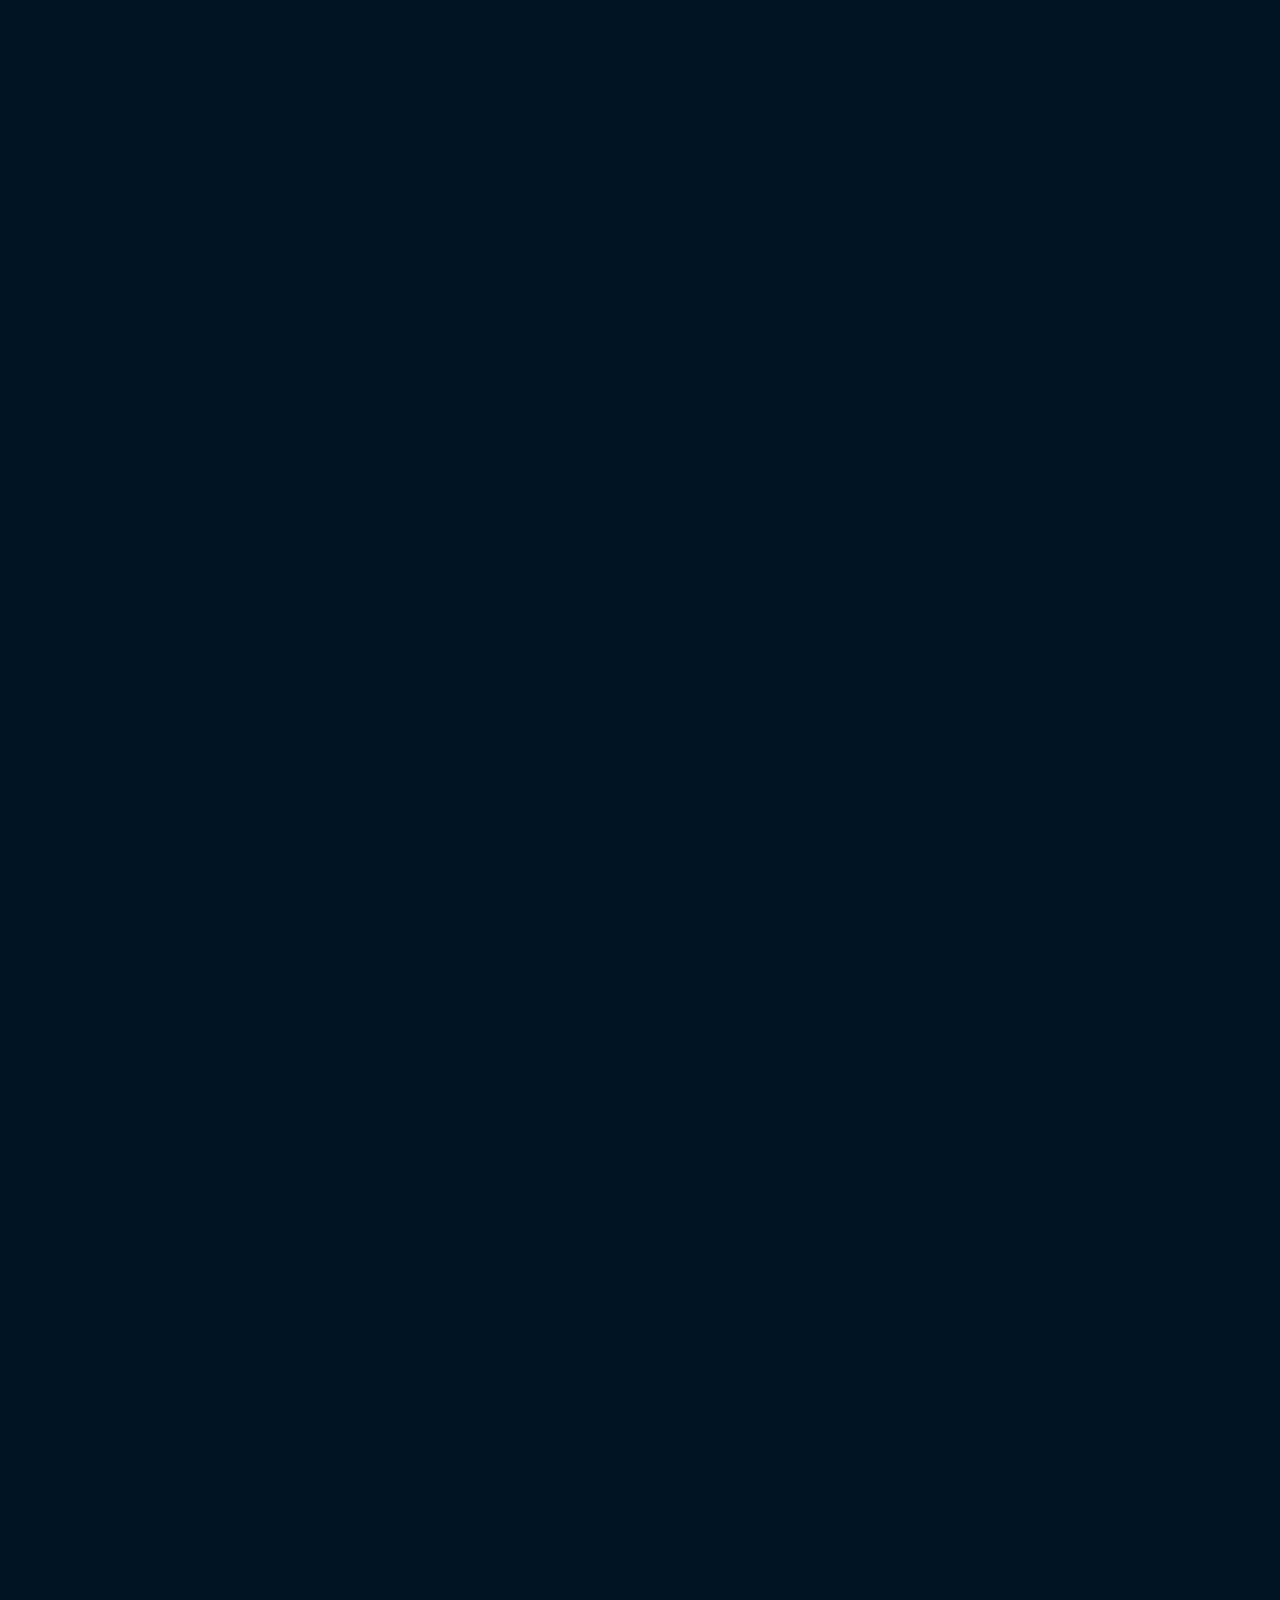
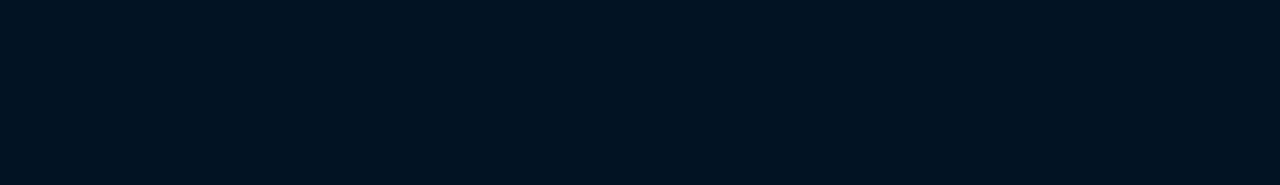
==== commit 8b3120b7: "Merge branch 'main' of https://github.com/Sagarkrsahu2005/SIH into main" ====
--- a/craft.html
+++ b/craft.html
@@ -22,10 +22,9 @@
             <a href="./index.html" class="text-3xl font-bold text-gradient">Bhārat Legacy</a>
             <div id="nav-part2">
                 <a href="./index.html"><h4>Home</h4></a>
-                <a href="./craft.html"><h4>Crafts</h4></a>
-                <a href="./fest.html"><h4>Festivals</h4></a>
+                <a href="./craft1.html"><h4>Crafts</h4></a>                <a href="./fest.html"><h4>Festivals</h4></a>
                 <a href="./trans.html"><h4>Translator</h4></a>
-                <a href="#contact"><h4>Contact</h4></a>
+                <a href="./calander.html"><h4>Travel</h4></a>
             </div>
             <div id="nav-part3">
                 <div id="circle"></div>
@@ -76,8 +75,10 @@
                                 <span class="text-sm text-gray-500 mr-2">Rating:</span>
                                 <span class="text-yellow-500 font-bold">★★★★☆</span>
                             </div>
-                            <button class="bg-red-600 hover:bg-red-700 text-white py-2 px-4 rounded-md mt-4 w-full">Buy Now</button>
-                        </div>
+                            <a href="https://www.amazon.in/India-Shoppers-Point-Ganesha-ISPWDN24/dp/B07XXS6PNZ/ref=pd_rhf_dp_s_di_int_pop_multi_srecs_sabr_cn_d_sccl_1_4/257-0525498-9311648?pd_rd_w=oCI7P&content-id=amzn1.sym.c7348e78-1eb9-4979-badd-8730a8d65185&pf_rd_p=c7348e78-1eb9-4979-badd-8730a8d65185&pf_rd_r=F7YYB7Y681XHTKVYRKJV&pd_rd_wg=sFUDo&pd_rd_r=19e089d0-72ef-41bc-8aa3-3fa31a554be2&pd_rd_i=B07XXS6PNZ&psc=1" 
+                               target="_blank">
+                               <button class="bg-red-600 hover:bg-red-700 text-white py-2 px-4 rounded-md mt-4 w-full">Buy Now</button>
+                            </a>                        </div>
                     </div>
                     <!-- Craft Item 3 -->
                     <div class="craft-item bg-white rounded-lg shadow-lg overflow-hidden">
@@ -127,9 +128,13 @@
                                 <span class="text-sm text-gray-500 mr-2">Rating:</span>
                                 <span class="text-yellow-500 font-bold">★★★★☆</span>
                             </div>
-                            <button class="bg-red-600 hover:bg-red-700 text-white py-2 px-4 rounded-md mt-4 w-full">Buy Now</button>
-                        </div>
-                    </div>
+                            <a href="https://www.amazon.in/Gunnu-Tammu-Handcrafted-uptrunk-Elephant/dp/B0BYD483KX/ref=sr_1_2_sspa?crid=1GXR1R2BAZE7M&dib=eyJ2IjoiMSJ9.[base64].hlmD7ogmtXJeAQ4iinm12WTfN2UQmHWGzAUOpib399E&dib_tag=se&keywords=handicraft+items+for+home+decor&qid=1725597253&sprefix=handi%2Caps%2C894&sr=8-2-spons&sp_csd=d2lkZ2V0TmFtZT1zcF9hdGY&psc=1" 
+                               target="_blank">
+                               <button class="bg-red-600 hover:bg-red-700 text-white py-2 px-4 rounded-md mt-4 w-full">Buy Now</button>
+                            </a>
+                        </div>
+                    </div>
+                    
                     <!-- Craft Item 6 -->
                     <div class="craft-item bg-white rounded-lg shadow-lg overflow-hidden">
                         <img src="./resources/WhatsApp Image 2024-09-01 at 00.41.59.jpeg" alt="Craft Item 1" class="w-full h-48 object-cover">
